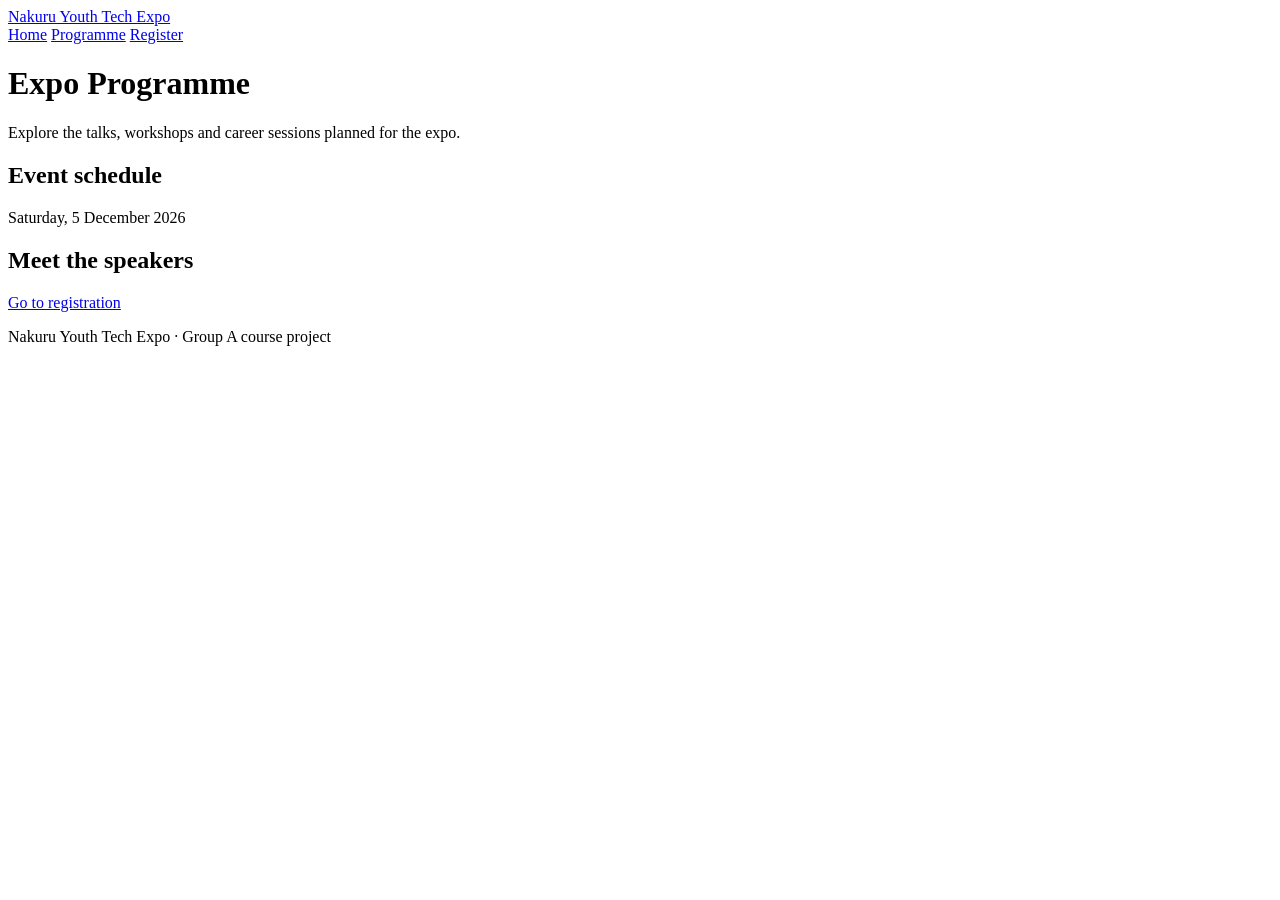
==== programme.html @ 0270a19d "Create initial three-page structure for Nakuru Youth Tech Expo" ====
<!DOCTYPE html>
<html lang="en">
<head>
  <meta charset="UTF-8">
  <meta name="viewport" content="width=device-width, initial-scale=1">
  <title>Programme | Nakuru Youth Tech Expo</title>

  <!-- All three pages share these files. -->
  <link rel="stylesheet" href="css/style.css">
  <script src="js/script.js" defer></script>
</head>
<body>
  <header>
    <a href="index.html">Nakuru Youth Tech Expo</a>

    <!-- aria-current identifies this page in the shared navigation. -->
    <nav aria-label="Main navigation">
      <a href="index.html">Home</a>
      <a href="programme.html" aria-current="page">Programme</a>
      <a href="register.html">Register</a>
    </nav>
  </header>

  <main>
    <h1>Expo Programme</h1>
    <p>Explore the talks, workshops and career sessions planned for the expo.</p>

    <section aria-labelledby="schedule-heading">
      <h2 id="schedule-heading">Event schedule</h2>
      <p><time datetime="2026-12-05">Saturday, 5 December 2026</time></p>

      <!-- Add the programme table here: time, session and venue. -->
    </section>

    <section aria-labelledby="speakers-heading">
      <h2 id="speakers-heading">Meet the speakers</h2>

      <!-- Add at least six speaker cards here. Each needs a photo,
           name and talk topic. We'll lay out the cards with CSS Grid. -->
    </section>

    <p><a href="register.html">Go to registration</a></p>
  </main>

  <footer>
    <p>Nakuru Youth Tech Expo · Group A course project</p>
  </footer>
</body>
</html>
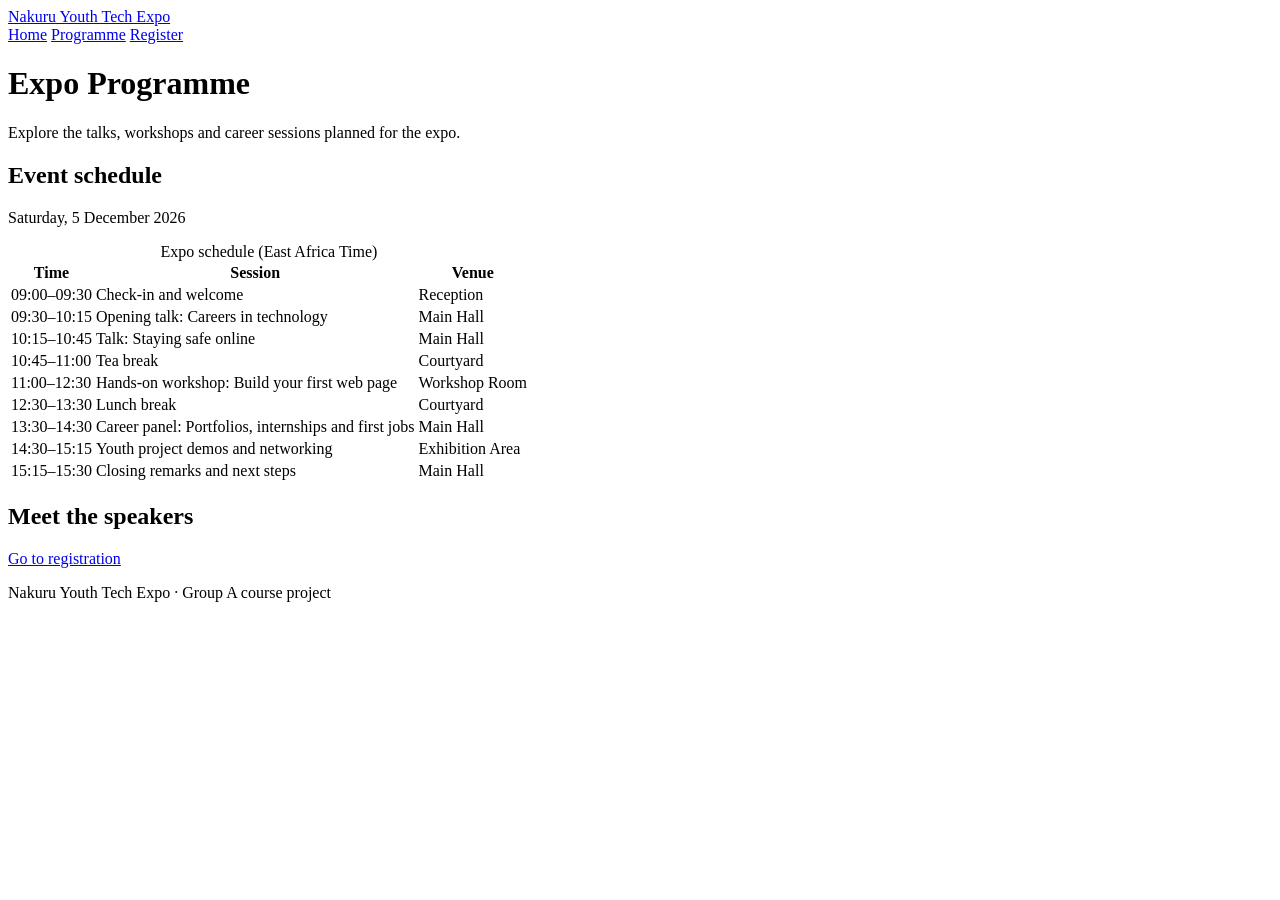
==== commit 3fd7c265: "Add expo programme schedule table" ====
--- a/programme.html
+++ b/programme.html
@@ -29,7 +29,64 @@
       <h2 id="schedule-heading">Event schedule</h2>
       <p><time datetime="2026-12-05">Saturday, 5 December 2026</time></p>
 
-      <!-- Add the programme table here: time, session and venue. -->
+      <!-- Keep sessions in time order, with one row per session or break. -->
+      <table>
+        <caption>Expo schedule (East Africa Time)</caption>
+        <thead>
+          <tr>
+            <th scope="col">Time</th>
+            <th scope="col">Session</th>
+            <th scope="col">Venue</th>
+          </tr>
+        </thead>
+        <tbody>
+          <tr>
+            <td>09:00–09:30</td>
+            <td>Check-in and welcome</td>
+            <td>Reception</td>
+          </tr>
+          <tr>
+            <td>09:30–10:15</td>
+            <td>Opening talk: Careers in technology</td>
+            <td>Main Hall</td>
+          </tr>
+          <tr>
+            <td>10:15–10:45</td>
+            <td>Talk: Staying safe online</td>
+            <td>Main Hall</td>
+          </tr>
+          <tr>
+            <td>10:45–11:00</td>
+            <td>Tea break</td>
+            <td>Courtyard</td>
+          </tr>
+          <tr>
+            <td>11:00–12:30</td>
+            <td>Hands-on workshop: Build your first web page</td>
+            <td>Workshop Room</td>
+          </tr>
+          <tr>
+            <td>12:30–13:30</td>
+            <td>Lunch break</td>
+            <td>Courtyard</td>
+          </tr>
+          <tr>
+            <td>13:30–14:30</td>
+            <td>Career panel: Portfolios, internships and first jobs</td>
+            <td>Main Hall</td>
+          </tr>
+          <tr>
+            <td>14:30–15:15</td>
+            <td>Youth project demos and networking</td>
+            <td>Exhibition Area</td>
+          </tr>
+          <tr>
+            <td>15:15–15:30</td>
+            <td>Closing remarks and next steps</td>
+            <td>Main Hall</td>
+          </tr>
+        </tbody>
+      </table>
     </section>
 
     <section aria-labelledby="speakers-heading">
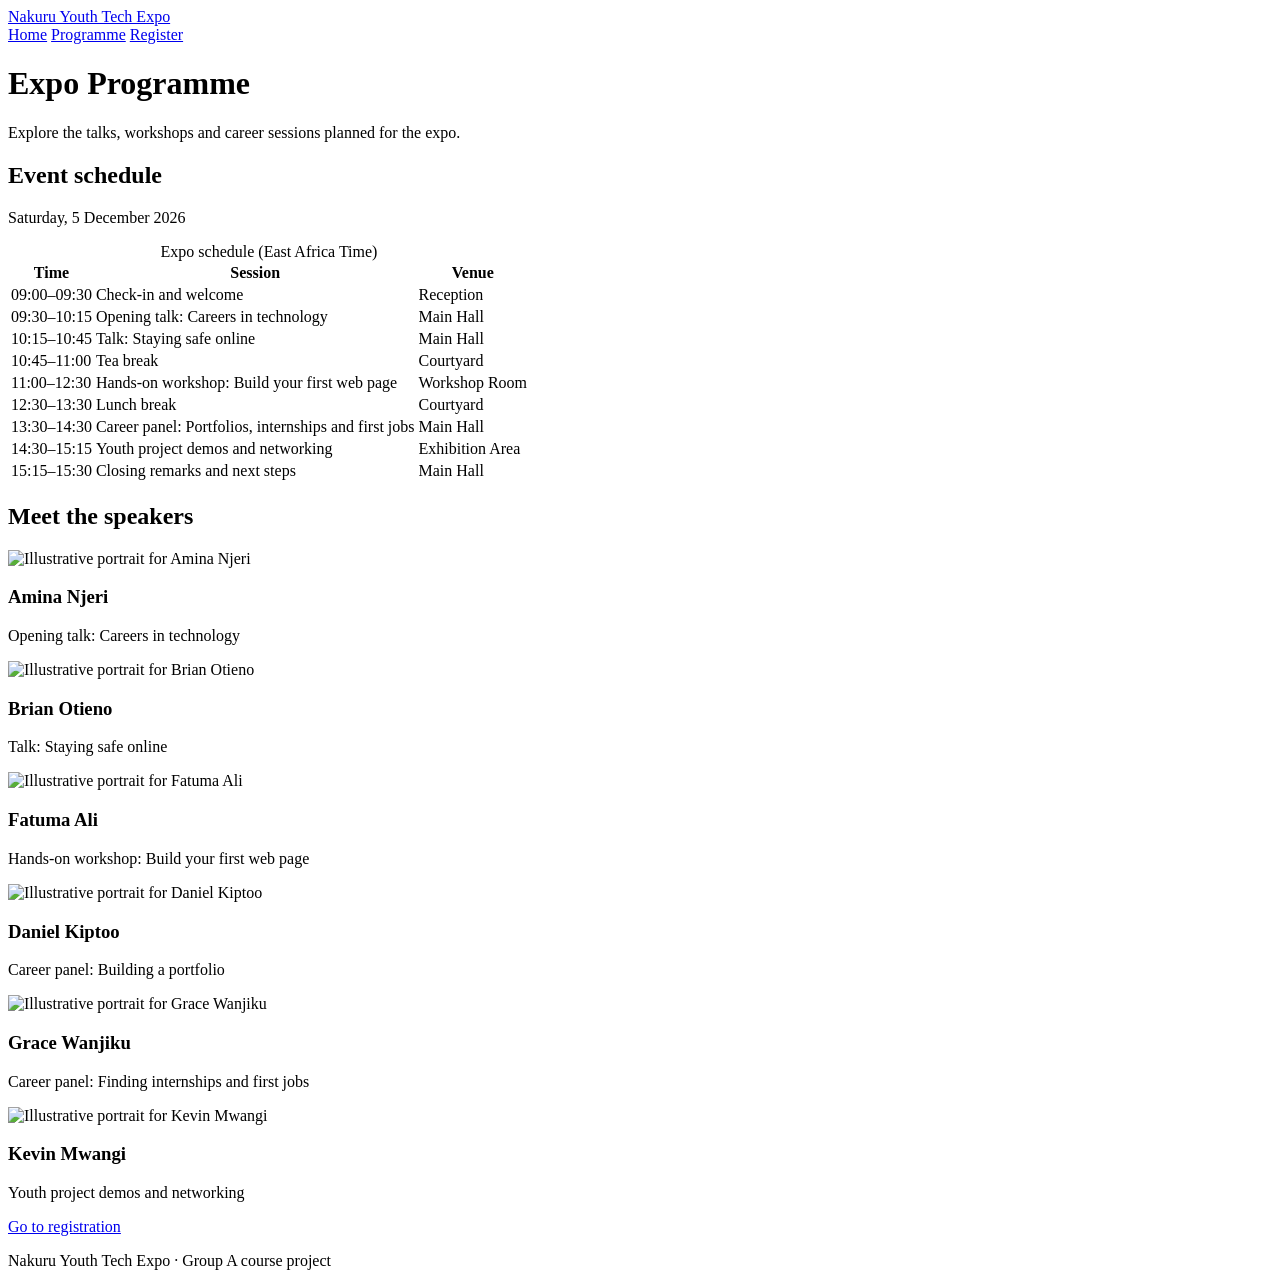
==== commit 10abc634: "Add six expo speaker profiles" ====
--- a/programme.html
+++ b/programme.html
@@ -92,8 +92,45 @@
     <section aria-labelledby="speakers-heading">
       <h2 id="speakers-heading">Meet the speakers</h2>
 
-      <!-- Add at least six speaker cards here. Each needs a photo,
-           name and talk topic. We'll lay out the cards with CSS Grid. -->
+      <!-- Apply CSS Grid to this container so each article becomes a grid item.
+           Each image path must match a file in the images folder. -->
+      <div class="speaker-grid">
+        <article class="speaker-card">
+          <img src="images/amina-njeri.jpg" alt="Illustrative portrait for Amina Njeri" loading="lazy">
+          <h3>Amina Njeri</h3>
+          <p>Opening talk: Careers in technology</p>
+        </article>
+
+        <article class="speaker-card">
+          <img src="images/brian-otieno.jpg" alt="Illustrative portrait for Brian Otieno" loading="lazy">
+          <h3>Brian Otieno</h3>
+          <p>Talk: Staying safe online</p>
+        </article>
+
+        <article class="speaker-card">
+          <img src="images/fatuma-ali.jpg" alt="Illustrative portrait for Fatuma Ali" loading="lazy">
+          <h3>Fatuma Ali</h3>
+          <p>Hands-on workshop: Build your first web page</p>
+        </article>
+
+        <article class="speaker-card">
+          <img src="images/daniel-kiptoo.jpg" alt="Illustrative portrait for Daniel Kiptoo" loading="lazy">
+          <h3>Daniel Kiptoo</h3>
+          <p>Career panel: Building a portfolio</p>
+        </article>
+
+        <article class="speaker-card">
+          <img src="images/grace-wanjiku.jpg" alt="Illustrative portrait for Grace Wanjiku" loading="lazy">
+          <h3>Grace Wanjiku</h3>
+          <p>Career panel: Finding internships and first jobs</p>
+        </article>
+
+        <article class="speaker-card">
+          <img src="images/kevin-mwangi.jpg" alt="Illustrative portrait for Kevin Mwangi" loading="lazy">
+          <h3>Kevin Mwangi</h3>
+          <p>Youth project demos and networking</p>
+        </article>
+      </div>
     </section>
 
     <p><a href="register.html">Go to registration</a></p>
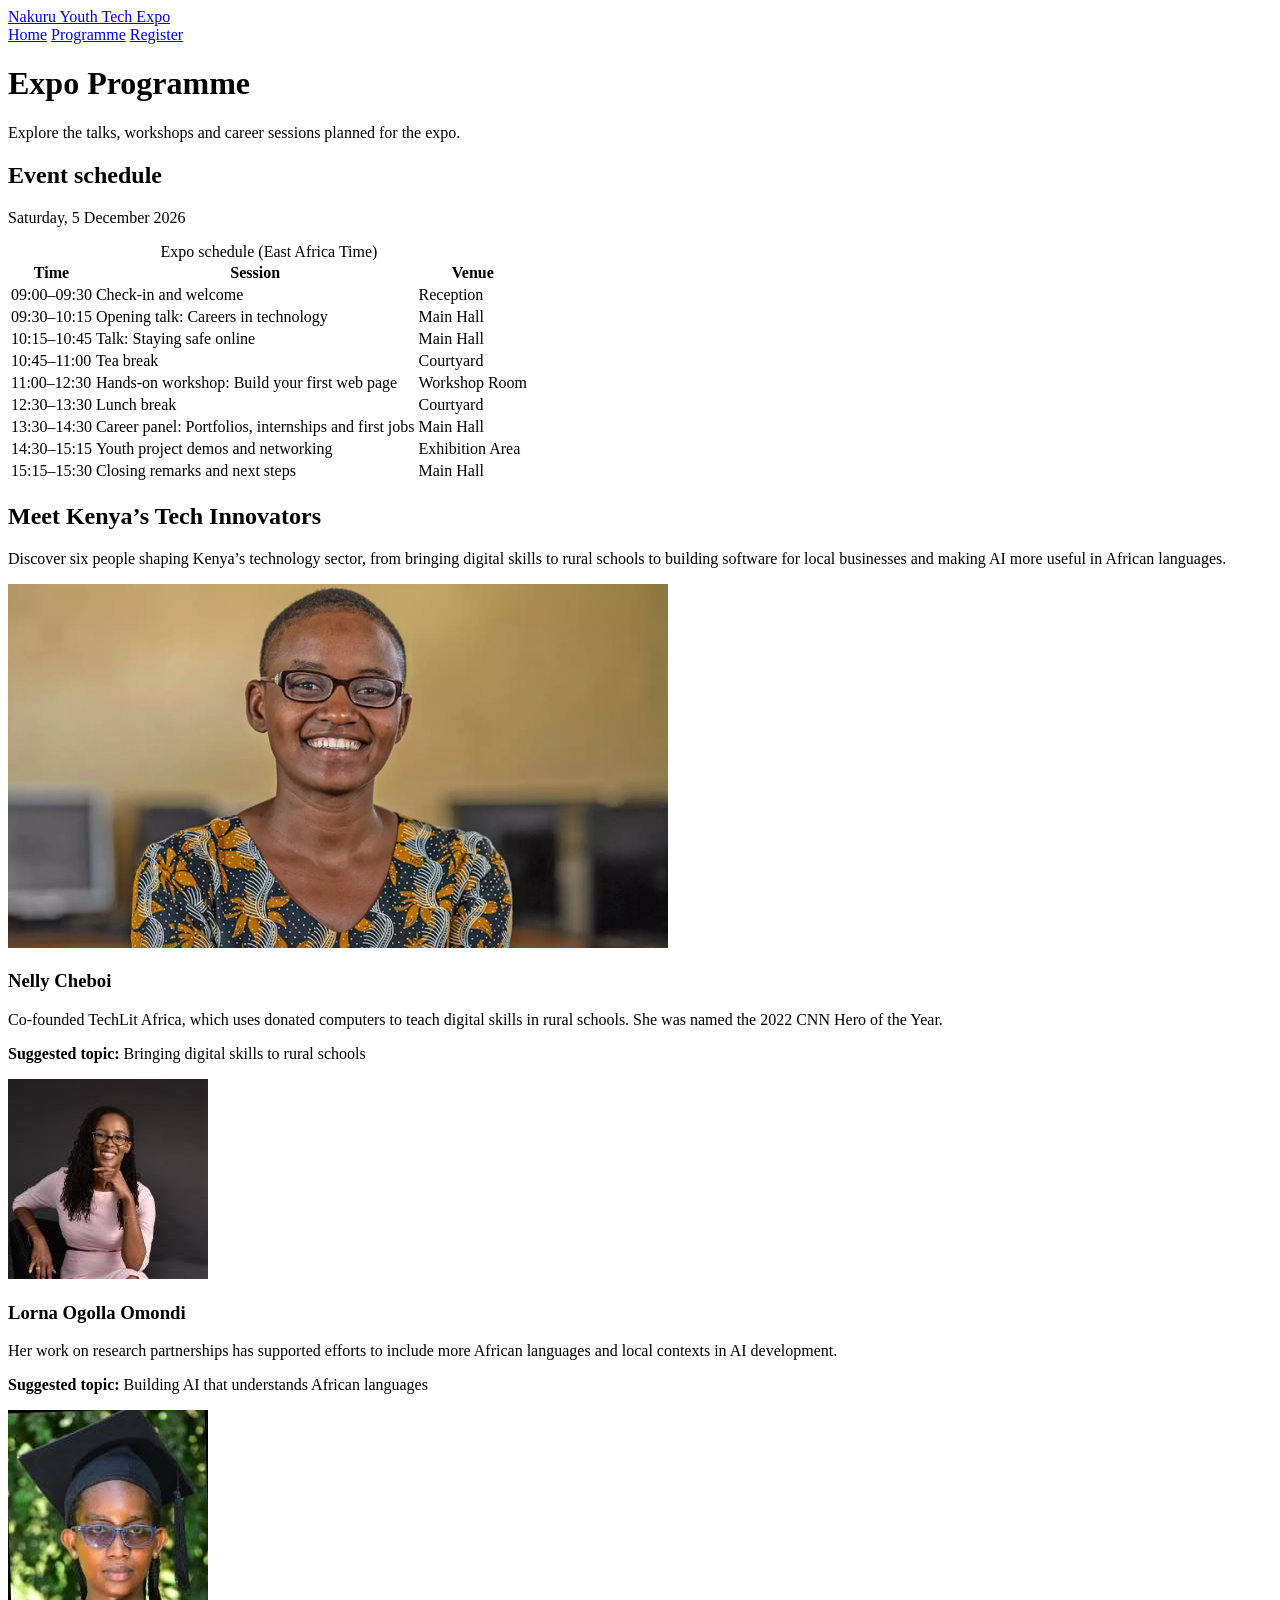
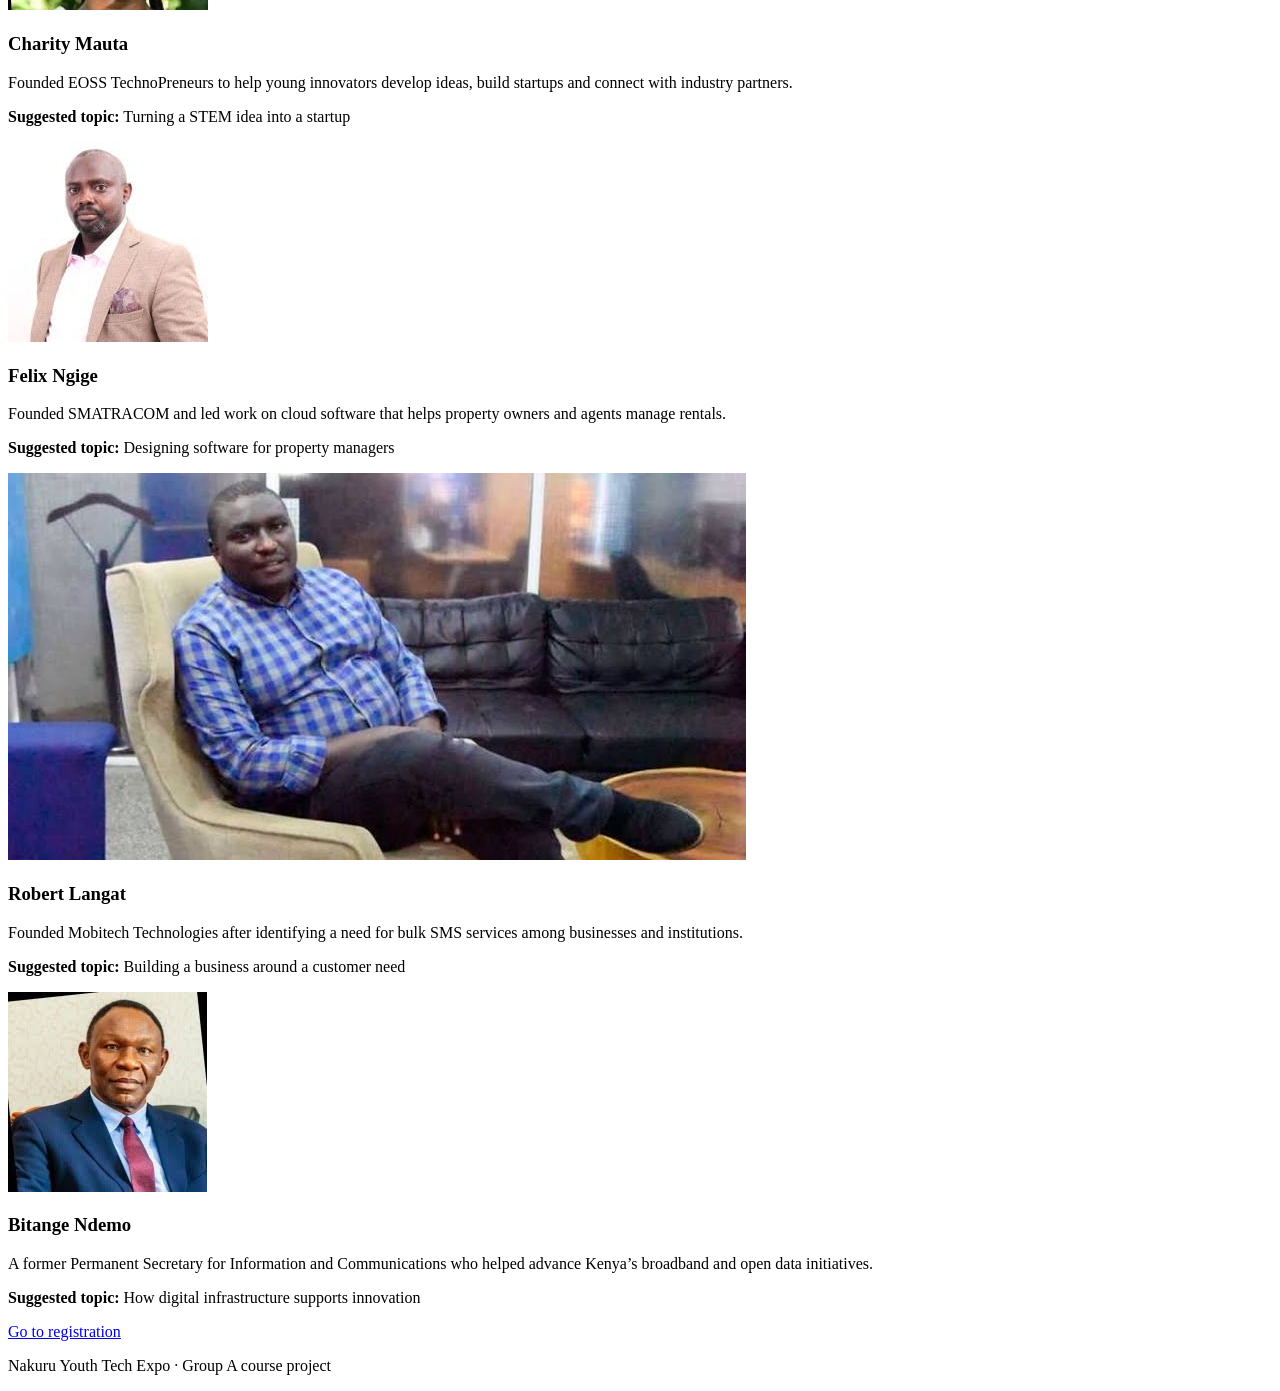
==== commit 23614072: "Add Kenyan technology profiles and portraits" ====
--- a/programme.html
+++ b/programme.html
@@ -89,46 +89,76 @@
       </table>
     </section>
 
-    <section aria-labelledby="speakers-heading">
-      <h2 id="speakers-heading">Meet the speakers</h2>
+    <section aria-labelledby="profiles-heading">
+      <h2 id="profiles-heading">Meet Kenya’s Tech Innovators</h2>
+        <p>
+        Discover six people shaping Kenya’s technology sector, from bringing
+        digital skills to rural schools to building software for local businesses
+        and making AI more useful in African languages.
+        </p>
 
-      <!-- Apply CSS Grid to this container so each article becomes a grid item.
-           Each image path must match a file in the images folder. -->
+      <!-- Keep the grid and card classes for responsive styling.
+           Each image path must match the filename in the images folder. -->
       <div class="speaker-grid">
         <article class="speaker-card">
-          <img src="images/amina-njeri.jpg" alt="Illustrative portrait for Amina Njeri" loading="lazy">
-          <h3>Amina Njeri</h3>
-          <p>Opening talk: Careers in technology</p>
+          <img src="images/nelly-cheboi.png" alt="Portrait of Nelly Cheboi" loading="lazy">
+          <h3>Nelly Cheboi</h3>
+          <p>
+            Co-founded TechLit Africa, which uses donated computers to teach
+            digital skills in rural schools. She was named the 2022 CNN Hero
+            of the Year.
+          </p>
+          <p><strong>Suggested topic:</strong> Bringing digital skills to rural schools</p>
         </article>
 
         <article class="speaker-card">
-          <img src="images/brian-otieno.jpg" alt="Illustrative portrait for Brian Otieno" loading="lazy">
-          <h3>Brian Otieno</h3>
-          <p>Talk: Staying safe online</p>
+          <img src="images/lorna-ogola.jpg" alt="Portrait of Lorna Ogolla Omondi" loading="lazy">
+          <h3>Lorna Ogolla Omondi</h3>
+          <p>
+            Her work on research partnerships has supported efforts to include
+            more African languages and local contexts in AI development.
+          </p>
+          <p><strong>Suggested topic:</strong> Building AI that understands African languages</p>
         </article>
 
         <article class="speaker-card">
-          <img src="images/fatuma-ali.jpg" alt="Illustrative portrait for Fatuma Ali" loading="lazy">
-          <h3>Fatuma Ali</h3>
-          <p>Hands-on workshop: Build your first web page</p>
+          <img src="images/charity-mauta.jpg" alt="Portrait of Charity Mauta" loading="lazy">
+          <h3>Charity Mauta</h3>
+          <p>
+            Founded EOSS TechnoPreneurs to help young innovators develop ideas,
+            build startups and connect with industry partners.
+          </p>
+          <p><strong>Suggested topic:</strong> Turning a STEM idea into a startup</p>
         </article>
 
         <article class="speaker-card">
-          <img src="images/daniel-kiptoo.jpg" alt="Illustrative portrait for Daniel Kiptoo" loading="lazy">
-          <h3>Daniel Kiptoo</h3>
-          <p>Career panel: Building a portfolio</p>
+          <img src="images/felix-ngige.jpg" alt="Portrait of Felix Ngige" loading="lazy">
+          <h3>Felix Ngige</h3>
+          <p>
+            Founded SMATRACOM and led work on cloud software that helps
+            property owners and agents manage rentals.
+          </p>
+          <p><strong>Suggested topic:</strong> Designing software for property managers</p>
         </article>
 
         <article class="speaker-card">
-          <img src="images/grace-wanjiku.jpg" alt="Illustrative portrait for Grace Wanjiku" loading="lazy">
-          <h3>Grace Wanjiku</h3>
-          <p>Career panel: Finding internships and first jobs</p>
+          <img src="images/robert-langat.jpg" alt="Portrait of Robert Langat" loading="lazy">
+          <h3>Robert Langat</h3>
+          <p>
+            Founded Mobitech Technologies after identifying a need for
+            bulk SMS services among businesses and institutions.
+          </p>
+          <p><strong>Suggested topic:</strong> Building a business around a customer need</p>
         </article>
 
         <article class="speaker-card">
-          <img src="images/kevin-mwangi.jpg" alt="Illustrative portrait for Kevin Mwangi" loading="lazy">
-          <h3>Kevin Mwangi</h3>
-          <p>Youth project demos and networking</p>
+          <img src="images/bitange-ndemo.jpg" alt="Portrait of Bitange Ndemo" loading="lazy">
+          <h3>Bitange Ndemo</h3>
+          <p>
+            A former Permanent Secretary for Information and Communications
+            who helped advance Kenya’s broadband and open data initiatives.
+          </p>
+          <p><strong>Suggested topic:</strong> How digital infrastructure supports innovation</p>
         </article>
       </div>
     </section>
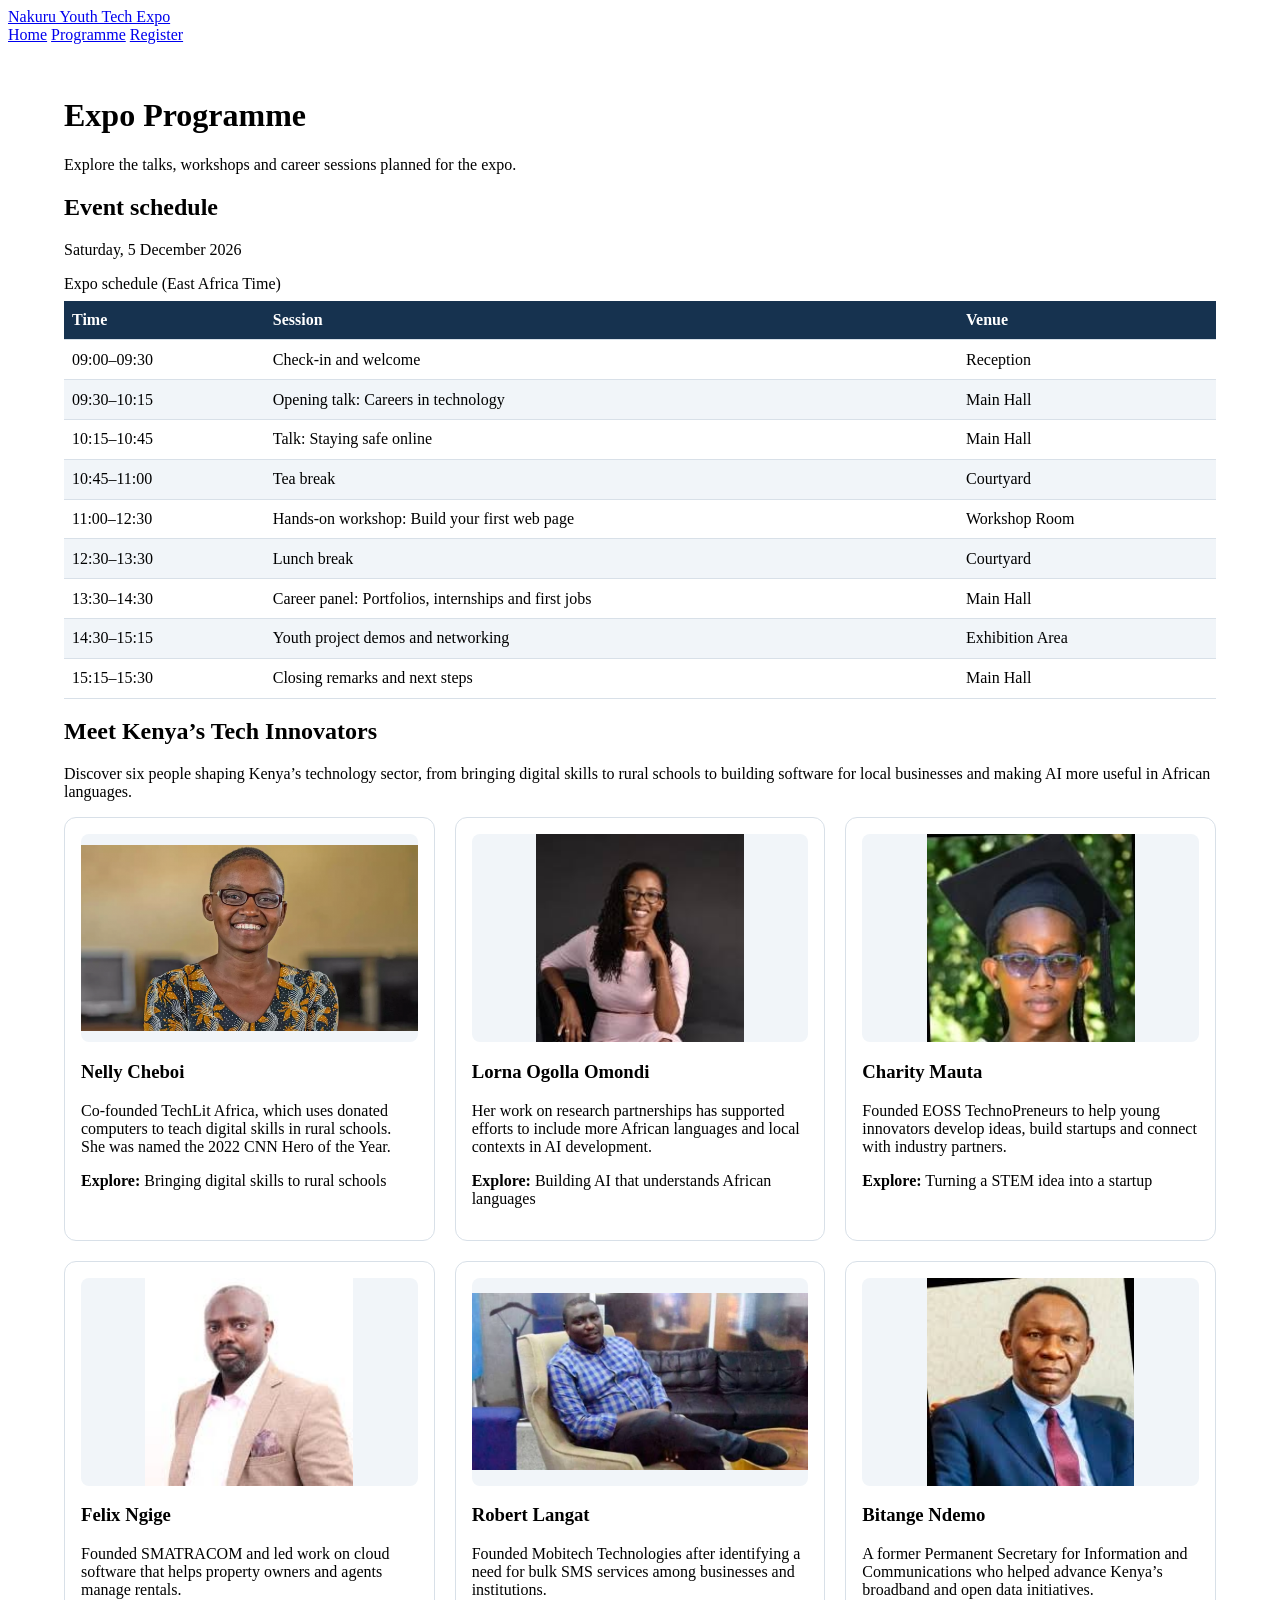
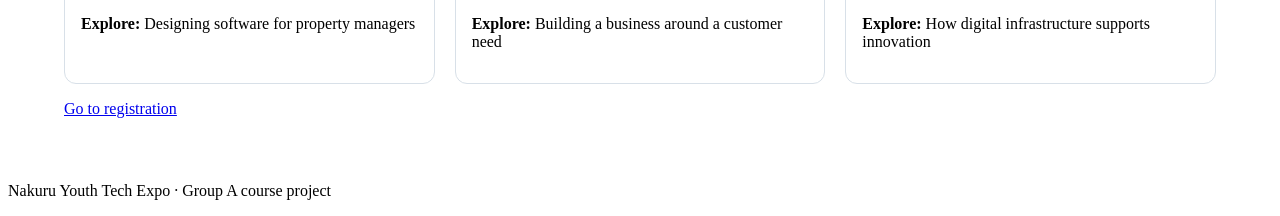
==== commit 5a136886: "Style programme schedule and responsive profile grid" ====
--- a/programme.html
+++ b/programme.html
@@ -30,7 +30,7 @@
       <p><time datetime="2026-12-05">Saturday, 5 December 2026</time></p>
 
       <!-- Keep sessions in time order, with one row per session or break. -->
-      <table>
+      <table class="schedule-table">
         <caption>Expo schedule (East Africa Time)</caption>
         <thead>
           <tr>
@@ -91,14 +91,13 @@
 
     <section aria-labelledby="profiles-heading">
       <h2 id="profiles-heading">Meet Kenya’s Tech Innovators</h2>
-        <p>
+      <p>
         Discover six people shaping Kenya’s technology sector, from bringing
         digital skills to rural schools to building software for local businesses
         and making AI more useful in African languages.
-        </p>
+      </p>
 
-      <!-- Keep the grid and card classes for responsive styling.
-           Each image path must match the filename in the images folder. -->
+      <!-- The grid controls the layout; each card holds one profile. -->
       <div class="speaker-grid">
         <article class="speaker-card">
           <img src="images/nelly-cheboi.png" alt="Portrait of Nelly Cheboi" loading="lazy">
@@ -108,7 +107,7 @@
             digital skills in rural schools. She was named the 2022 CNN Hero
             of the Year.
           </p>
-          <p><strong>Suggested topic:</strong> Bringing digital skills to rural schools</p>
+          <p><strong>Explore:</strong> Bringing digital skills to rural schools</p>
         </article>
 
         <article class="speaker-card">
@@ -118,7 +117,7 @@
             Her work on research partnerships has supported efforts to include
             more African languages and local contexts in AI development.
           </p>
-          <p><strong>Suggested topic:</strong> Building AI that understands African languages</p>
+          <p><strong>Explore:</strong> Building AI that understands African languages</p>
         </article>
 
         <article class="speaker-card">
@@ -128,7 +127,7 @@
             Founded EOSS TechnoPreneurs to help young innovators develop ideas,
             build startups and connect with industry partners.
           </p>
-          <p><strong>Suggested topic:</strong> Turning a STEM idea into a startup</p>
+          <p><strong>Explore:</strong> Turning a STEM idea into a startup</p>
         </article>
 
         <article class="speaker-card">
@@ -138,7 +137,7 @@
             Founded SMATRACOM and led work on cloud software that helps
             property owners and agents manage rentals.
           </p>
-          <p><strong>Suggested topic:</strong> Designing software for property managers</p>
+          <p><strong>Explore:</strong> Designing software for property managers</p>
         </article>
 
         <article class="speaker-card">
@@ -148,7 +147,7 @@
             Founded Mobitech Technologies after identifying a need for
             bulk SMS services among businesses and institutions.
           </p>
-          <p><strong>Suggested topic:</strong> Building a business around a customer need</p>
+          <p><strong>Explore:</strong> Building a business around a customer need</p>
         </article>
 
         <article class="speaker-card">
@@ -158,7 +157,7 @@
             A former Permanent Secretary for Information and Communications
             who helped advance Kenya’s broadband and open data initiatives.
           </p>
-          <p><strong>Suggested topic:</strong> How digital infrastructure supports innovation</p>
+          <p><strong>Explore:</strong> How digital infrastructure supports innovation</p>
         </article>
       </div>
     </section>
--- a/css/style.css
+++ b/css/style.css
@@ -0,0 +1,82 @@
+/* Start with one column so the profiles are easy to read on phones. */
+.speaker-grid {
+  display: grid;
+  gap: 1.25rem;
+}
+
+.speaker-card {
+  min-width: 0;
+  padding: 1rem;
+  border: 1px solid #d8e0e8;
+  border-radius: 0.75rem;
+  background: #fff;
+}
+
+/* Use the same frame for every portrait without stretching the image. */
+.speaker-card img {
+  display: block;
+  width: 100%;
+  aspect-ratio: 4 / 3;
+  object-fit: cover;
+  object-position: center 30%;
+  border-radius: 0.5rem;
+}
+
+/* Add columns when there is enough space for the profile text. */
+@media (min-width: 768px) {
+  .speaker-grid {
+    grid-template-columns: repeat(2, minmax(0, 1fr));
+  }
+}
+
+@media (min-width: 1024px) {
+  .speaker-grid {
+    grid-template-columns: repeat(3, minmax(0, 1fr));
+  }
+}
+
+/* Keep the page readable on wide screens and leave space at the edges. */
+main {
+  width: calc(100% - 2rem);
+  max-width: 72rem;
+  margin-inline: auto;
+  padding-block: 2rem;
+}
+
+/* Fit the whole portrait in a consistent frame without cropping faces. */
+.speaker-card img {
+  width: 100%;
+  height: 13rem;
+  aspect-ratio: auto;
+  object-fit: contain;
+  object-position: center;
+  background-color: #f1f5f9;
+}
+
+/* Give the schedule room to breathe while letting long titles wrap. */
+.schedule-table {
+  width: 100%;
+  border-collapse: collapse;
+}
+
+.schedule-table caption {
+  padding-bottom: 0.5rem;
+  text-align: left;
+}
+
+.schedule-table th,
+.schedule-table td {
+  padding: 0.65rem 0.5rem;
+  border-bottom: 1px solid #d8e0e8;
+  text-align: left;
+  vertical-align: top;
+}
+
+.schedule-table thead {
+  background-color: #16324f;
+  color: #fff;
+}
+
+.schedule-table tbody tr:nth-child(even) {
+  background-color: #f1f5f9;
+}
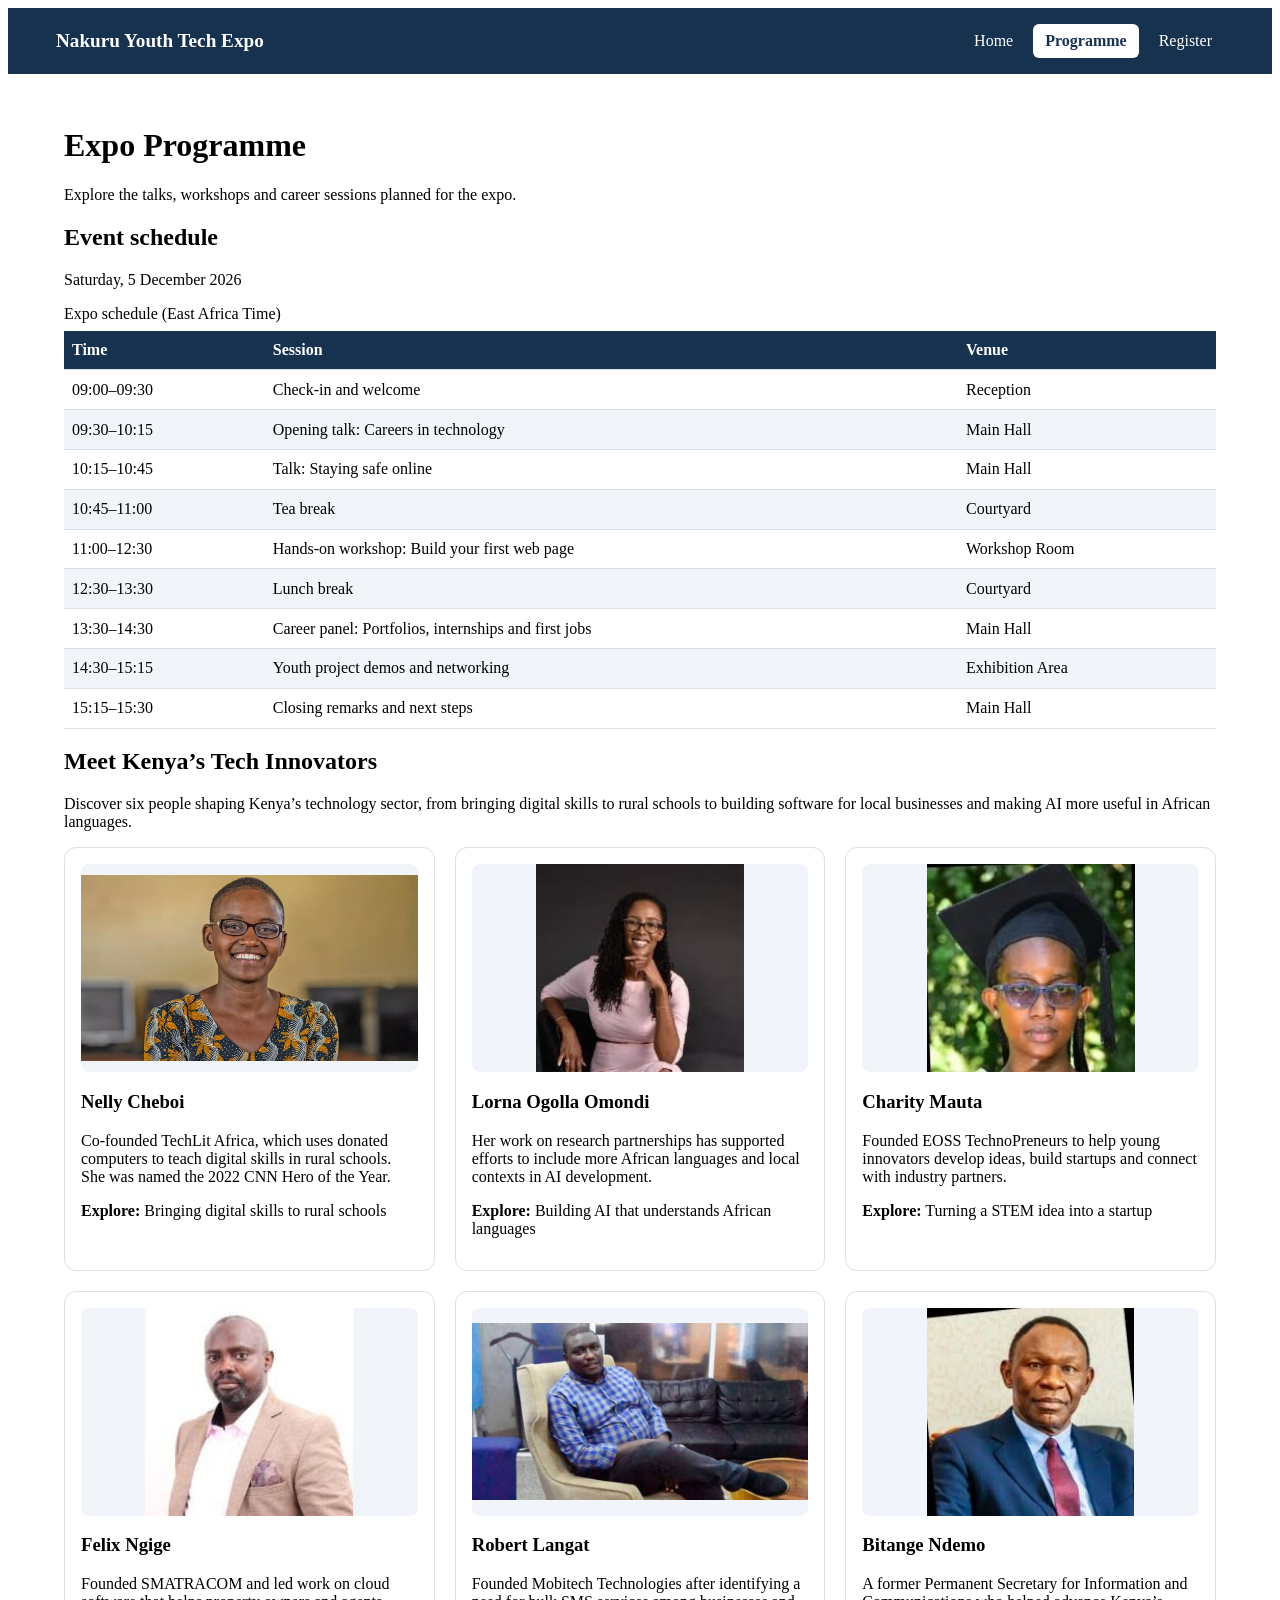
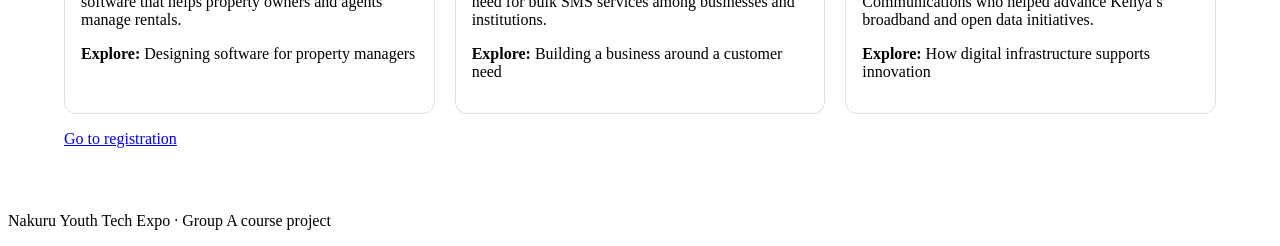
==== commit ad5d4c5e: "Add mobile navigation toggle" ====
--- a/programme.html
+++ b/programme.html
@@ -10,16 +10,27 @@
   <script src="js/script.js" defer></script>
 </head>
 <body>
+
   <header>
     <a href="index.html">Nakuru Youth Tech Expo</a>
 
-    <!-- aria-current identifies this page in the shared navigation. -->
-    <nav aria-label="Main navigation">
-      <a href="index.html">Home</a>
-      <a href="programme.html" aria-current="page">Programme</a>
-      <a href="register.html">Register</a>
+    <!-- JavaScript reveals the Menu button on small screens. -->
+    <button
+        class="menu-toggle"
+        type="button"
+        aria-controls="main-nav"
+        aria-expanded="false"
+        hidden
+    >
+        Menu
+    </button>
+
+    <nav id="main-nav" aria-label="Main navigation">
+        <a href="index.html">Home</a>
+        <a href="programme.html" aria-current="page">Programme</a>
+        <a href="register.html">Register</a>
     </nav>
-  </header>
+    </header>
 
   <main>
     <h1>Expo Programme</h1>
--- a/css/style.css
+++ b/css/style.css
@@ -79,4 +79,136 @@
 
 .schedule-table tbody tr:nth-child(even) {
   background-color: #f1f5f9;
+}
+
+/* Keep the form compact on desktop and let it fill the space on phones. */
+.registration-form {
+  box-sizing: border-box;
+  max-width: 36rem;
+  padding: 1.25rem;
+  border: 1px solid #d8e0e8;
+  border-radius: 0.75rem;
+  background-color: #f1f5f9;
+}
+
+.registration-form p {
+  margin: 0 0 1rem;
+}
+
+.registration-form label {
+  display: block;
+  margin-bottom: 0.35rem;
+  font-weight: 600;
+}
+
+.registration-form input,
+.registration-form select {
+  box-sizing: border-box;
+  width: 100%;
+  min-height: 44px;
+  padding: 0.6rem;
+  border: 1px solid #718096;
+  border-radius: 0.4rem;
+  background-color: #fff;
+  color: #16324f;
+  font: inherit;
+}
+
+.registration-form button {
+  min-height: 44px;
+  padding: 0.65rem 1rem;
+  border: 0;
+  border-radius: 0.4rem;
+  background-color: #16324f;
+  color: #fff;
+  font: inherit;
+  cursor: pointer;
+}
+
+.registration-form button:hover {
+  background-color: #244b70;
+}
+
+/* Make the active control easy to spot when navigating with Tab. */
+.registration-form :focus-visible {
+  outline: 3px solid #2164a8;
+  outline-offset: 3px;
+}
+
+/* Shared header: stack the brand and navigation on small screens. */
+body > header {
+  display: flex;
+  flex-direction: column;
+  align-items: flex-start;
+  gap: 0.75rem;
+  padding: 1rem clamp(1rem, 4vw, 3rem);
+  background-color: #16324f;
+  color: #fff;
+}
+
+body > header > a {
+  color: inherit;
+  font-size: 1.2rem;
+  font-weight: 700;
+  text-decoration: none;
+}
+
+/* Let the links wrap if the screen is too narrow for one row. */
+body > header nav {
+  display: flex;
+  flex-wrap: wrap;
+  gap: 0.25rem 0.5rem;
+}
+
+body > header nav a {
+  display: block;
+  padding: 0.5rem 0.75rem;
+  border-radius: 0.375rem;
+  color: inherit;
+  text-decoration: none;
+}
+
+body > header nav a:hover {
+  background-color: #284b6b;
+}
+
+/* Each page already marks its own link with aria-current="page". */
+body > header nav a[aria-current="page"] {
+  background-color: #fff;
+  color: #16324f;
+  font-weight: 700;
+}
+
+body > header a:focus-visible {
+  outline: 3px solid #ffd166;
+  outline-offset: 3px;
+}
+
+/* On wider screens, place the brand and links on the same row. */
+@media (min-width: 768px) {
+  body > header {
+    flex-direction: row;
+    align-items: center;
+    justify-content: space-between;
+  }
+}
+
+.menu-toggle {
+  padding: 0.5rem 0.75rem;
+  border: 1px solid currentColor;
+  border-radius: 0.375rem;
+  background: transparent;
+  color: inherit;
+  font: inherit;
+  cursor: pointer;
+}
+
+.menu-toggle:focus-visible {
+  outline: 3px solid #ffd166;
+  outline-offset: 3px;
+}
+
+/* The existing display: flex rule would otherwise override hidden. */
+body > header nav[hidden] {
+  display: none;
 }
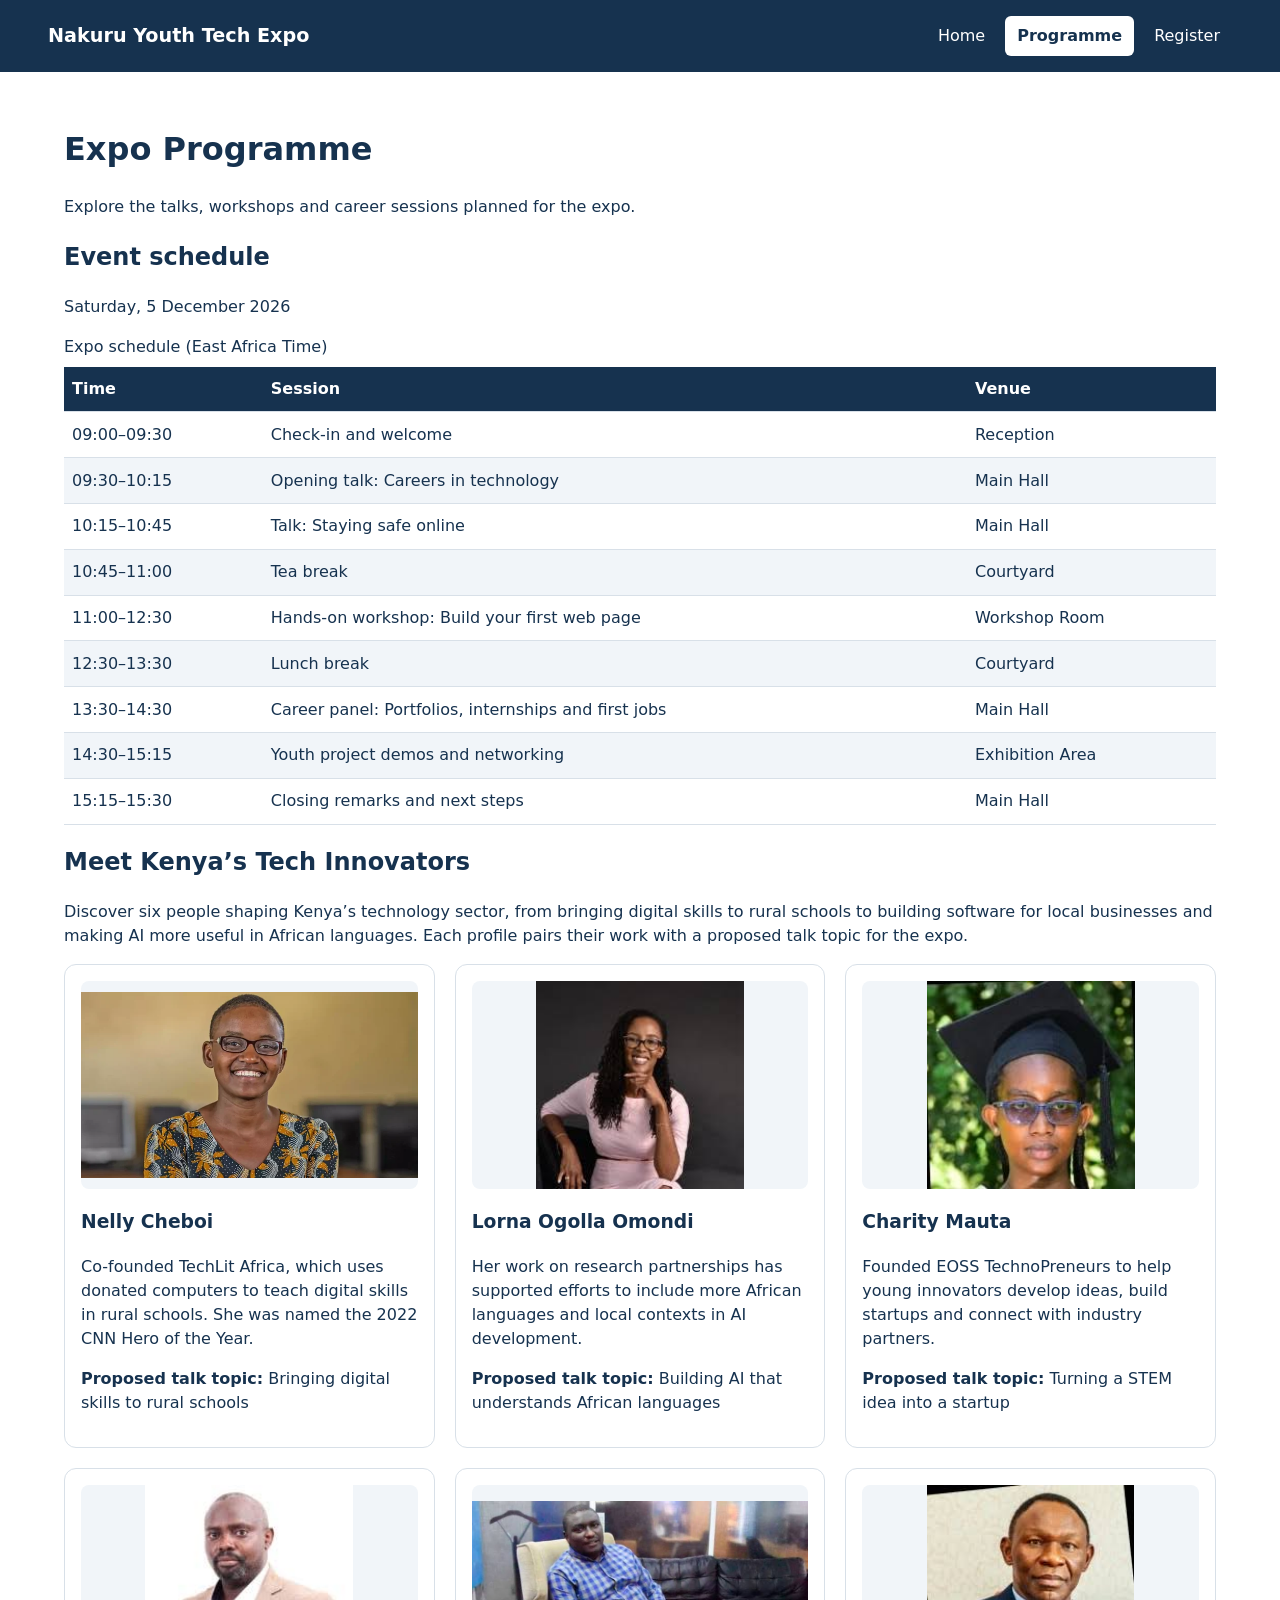
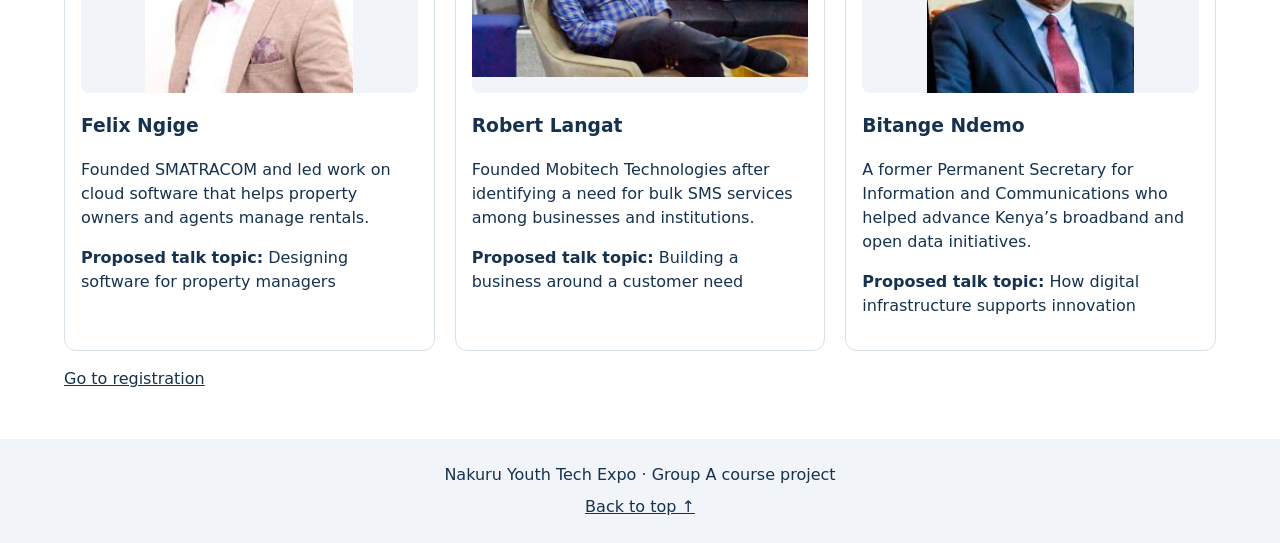
==== commit 3abed0cd: "Polish Expo accessibility and document classroom setup" ====
--- a/programme.html
+++ b/programme.html
@@ -10,6 +10,7 @@
   <script src="js/script.js" defer></script>
 </head>
 <body>
+  <a class="skip-link" href="#main-content">Skip to main content</a>
 
   <header>
     <a href="index.html">Nakuru Youth Tech Expo</a>
@@ -32,7 +33,7 @@
     </nav>
     </header>
 
-  <main>
+  <main id="main-content" tabindex="-1">
     <h1>Expo Programme</h1>
     <p>Explore the talks, workshops and career sessions planned for the expo.</p>
 
@@ -105,20 +106,21 @@
       <p>
         Discover six people shaping Kenya’s technology sector, from bringing
         digital skills to rural schools to building software for local businesses
-        and making AI more useful in African languages.
+        and making AI more useful in African languages. Each profile pairs their work
+        with a proposed talk topic for the expo.
       </p>
 
       <!-- The grid controls the layout; each card holds one profile. -->
       <div class="speaker-grid">
         <article class="speaker-card">
-          <img src="images/nelly-cheboi.png" alt="Portrait of Nelly Cheboi" loading="lazy">
+          <img src="images/nelly-cheboi.webp" alt="Portrait of Nelly Cheboi" loading="lazy">
           <h3>Nelly Cheboi</h3>
           <p>
             Co-founded TechLit Africa, which uses donated computers to teach
             digital skills in rural schools. She was named the 2022 CNN Hero
             of the Year.
           </p>
-          <p><strong>Explore:</strong> Bringing digital skills to rural schools</p>
+          <p><strong>Proposed talk topic:</strong> Bringing digital skills to rural schools</p>
         </article>
 
         <article class="speaker-card">
@@ -128,7 +130,7 @@
             Her work on research partnerships has supported efforts to include
             more African languages and local contexts in AI development.
           </p>
-          <p><strong>Explore:</strong> Building AI that understands African languages</p>
+          <p><strong>Proposed talk topic:</strong> Building AI that understands African languages</p>
         </article>
 
         <article class="speaker-card">
@@ -138,7 +140,7 @@
             Founded EOSS TechnoPreneurs to help young innovators develop ideas,
             build startups and connect with industry partners.
           </p>
-          <p><strong>Explore:</strong> Turning a STEM idea into a startup</p>
+          <p><strong>Proposed talk topic:</strong> Turning a STEM idea into a startup</p>
         </article>
 
         <article class="speaker-card">
@@ -148,7 +150,7 @@
             Founded SMATRACOM and led work on cloud software that helps
             property owners and agents manage rentals.
           </p>
-          <p><strong>Explore:</strong> Designing software for property managers</p>
+          <p><strong>Proposed talk topic:</strong> Designing software for property managers</p>
         </article>
 
         <article class="speaker-card">
@@ -158,7 +160,7 @@
             Founded Mobitech Technologies after identifying a need for
             bulk SMS services among businesses and institutions.
           </p>
-          <p><strong>Explore:</strong> Building a business around a customer need</p>
+          <p><strong>Proposed talk topic:</strong> Building a business around a customer need</p>
         </article>
 
         <article class="speaker-card">
@@ -168,7 +170,7 @@
             A former Permanent Secretary for Information and Communications
             who helped advance Kenya’s broadband and open data initiatives.
           </p>
-          <p><strong>Explore:</strong> How digital infrastructure supports innovation</p>
+          <p><strong>Proposed talk topic:</strong> How digital infrastructure supports innovation</p>
         </article>
       </div>
     </section>
@@ -178,6 +180,7 @@
 
   <footer>
     <p>Nakuru Youth Tech Expo · Group A course project</p>
+    <p><a href="#main-content">Back to top ↑</a></p>
   </footer>
 </body>
 </html>
--- a/css/style.css
+++ b/css/style.css
@@ -1,59 +1,187 @@
-/* Start with one column so the profiles are easy to read on phones. */
-.speaker-grid {
-  display: grid;
-  gap: 1.25rem;
-}
-
-.speaker-card {
-  min-width: 0;
-  padding: 1rem;
-  border: 1px solid #d8e0e8;
-  border-radius: 0.75rem;
-  background: #fff;
-}
-
-/* Use the same frame for every portrait without stretching the image. */
-.speaker-card img {
-  display: block;
-  width: 100%;
-  aspect-ratio: 4 / 3;
-  object-fit: cover;
-  object-position: center 30%;
-  border-radius: 0.5rem;
-}
-
-/* Add columns when there is enough space for the profile text. */
-@media (min-width: 768px) {
-  .speaker-grid {
-    grid-template-columns: repeat(2, minmax(0, 1fr));
-  }
-}
-
-@media (min-width: 1024px) {
-  .speaker-grid {
-    grid-template-columns: repeat(3, minmax(0, 1fr));
-  }
-}
-
-/* Keep the page readable on wide screens and leave space at the edges. */
-main {
+/* Shared colours and typography for all three pages. */
+:root {
+  --color-ink: #16324f;
+  --color-surface: #fff;
+  --color-muted-surface: #f1f5f9;
+  --color-border: #d8e0e8;
+  --color-control-border: #718096;
+  --color-hover: #284b6b;
+  --color-focus: #2164a8;
+  --color-header-focus: #ffd166;
+  --font-body: system-ui, sans-serif;
+}
+
+/* Leave room for the sticky header when jumping to a heading. */
+html {
+  scroll-padding-top: 9rem;
+}
+
+body {
+  margin: 0;
+  min-height: 100vh;
+  display: flex;
+  flex-direction: column;
+  background-color: var(--color-surface);
+  color: var(--color-ink);
+  font-family: var(--font-body);
+  line-height: 1.5;
+}
+
+/* Main fills spare space on short pages and grows on long pages. */
+body > main {
+  flex: 1 0 auto;
   width: calc(100% - 2rem);
   max-width: 72rem;
   margin-inline: auto;
   padding-block: 2rem;
 }
 
-/* Fit the whole portrait in a consistent frame without cropping faces. */
+body > footer {
+  padding: 1rem;
+  background-color: var(--color-muted-surface);
+  text-align: center;
+}
+
+body > footer p {
+  margin: 0;
+}
+
+main a {
+  color: var(--color-ink);
+}
+
+main a:hover {
+  color: var(--color-hover);
+  text-decoration-thickness: 2px;
+}
+
+/* Show a visible outline when navigating with the keyboard. */
+a:focus-visible,
+button:focus-visible,
+input:focus-visible,
+select:focus-visible,
+summary:focus-visible {
+  outline: 3px solid var(--color-focus);
+  outline-offset: 3px;
+}
+
+/* Shared header: stack the brand and menu on small screens. */
+body > header {
+  position: sticky;
+  top: 0;
+  z-index: 10;
+  display: flex;
+  flex-direction: column;
+  align-items: flex-start;
+  gap: 0.75rem;
+  padding: 1rem clamp(1rem, 4vw, 3rem);
+  background-color: var(--color-ink);
+  color: var(--color-surface);
+}
+
+body > header > a {
+  color: inherit;
+  font-size: 1.2rem;
+  font-weight: 700;
+  text-decoration: none;
+}
+
+body > header > a:hover {
+  text-decoration: underline;
+}
+
+body > header nav {
+  display: flex;
+  flex-wrap: wrap;
+  gap: 0.25rem 0.5rem;
+}
+
+/* The flex rule would otherwise override the hidden attribute. */
+body > header nav[hidden] {
+  display: none;
+}
+
+body > header nav a {
+  display: block;
+  padding: 0.5rem 0.75rem;
+  border-radius: 0.375rem;
+  color: inherit;
+  text-decoration: none;
+}
+
+body > header nav a:hover {
+  background-color: var(--color-hover);
+  text-decoration: underline;
+}
+
+body > header nav a[aria-current="page"] {
+  background-color: var(--color-surface);
+  color: var(--color-ink);
+  font-weight: 700;
+}
+
+body > header :is(a, button):focus-visible {
+  outline-color: var(--color-header-focus);
+}
+
+.menu-toggle {
+  min-height: 44px;
+  padding: 0.5rem 0.75rem;
+  border: 1px solid currentColor;
+  border-radius: 0.375rem;
+  background-color: transparent;
+  color: inherit;
+  font: inherit;
+  cursor: pointer;
+}
+
+.menu-toggle:hover {
+  background-color: var(--color-hover);
+}
+
+/* Style the countdown only after JavaScript reveals it. */
+#expo-countdown:not([hidden]) {
+  width: fit-content;
+  box-sizing: border-box;
+  max-width: 100%;
+  margin: 1rem 0 1.5rem;
+  padding: 0.75rem 1rem;
+  border-radius: 0.5rem;
+  background-color: var(--color-ink);
+  color: var(--color-surface);
+  font-size: clamp(1rem, 2vw, 1.25rem);
+  font-weight: 700;
+
+  /* Equal-width digits reduce movement as the seconds change. */
+  font-variant-numeric: tabular-nums;
+}
+
+/* Programme: one column on phones, with more columns at wider widths. */
+.speaker-grid {
+  display: grid;
+  grid-template-columns: minmax(0, 1fr);
+  gap: 1.25rem;
+}
+
+.speaker-card {
+  min-width: 0;
+  padding: 1rem;
+  border: 1px solid var(--color-border);
+  border-radius: 0.75rem;
+  background-color: var(--color-surface);
+}
+
+/* Fit the whole portrait into a consistent frame without cropping faces. */
 .speaker-card img {
+  display: block;
   width: 100%;
   height: 13rem;
-  aspect-ratio: auto;
   object-fit: contain;
   object-position: center;
-  background-color: #f1f5f9;
-}
-
-/* Give the schedule room to breathe while letting long titles wrap. */
+  border-radius: 0.5rem;
+  background-color: var(--color-muted-surface);
+}
+
 .schedule-table {
   width: 100%;
   border-collapse: collapse;
@@ -67,28 +195,28 @@
 .schedule-table th,
 .schedule-table td {
   padding: 0.65rem 0.5rem;
-  border-bottom: 1px solid #d8e0e8;
+  border-bottom: 1px solid var(--color-border);
   text-align: left;
   vertical-align: top;
 }
 
 .schedule-table thead {
-  background-color: #16324f;
-  color: #fff;
+  background-color: var(--color-ink);
+  color: var(--color-surface);
 }
 
 .schedule-table tbody tr:nth-child(even) {
-  background-color: #f1f5f9;
-}
-
-/* Keep the form compact on desktop and let it fill the space on phones. */
+  background-color: var(--color-muted-surface);
+}
+
+/* Register: keep the form compact and the controls easy to tap. */
 .registration-form {
   box-sizing: border-box;
   max-width: 36rem;
   padding: 1.25rem;
-  border: 1px solid #d8e0e8;
+  border: 1px solid var(--color-border);
   border-radius: 0.75rem;
-  background-color: #f1f5f9;
+  background-color: var(--color-muted-surface);
 }
 
 .registration-form p {
@@ -107,10 +235,10 @@
   width: 100%;
   min-height: 44px;
   padding: 0.6rem;
-  border: 1px solid #718096;
+  border: 1px solid var(--color-control-border);
   border-radius: 0.4rem;
-  background-color: #fff;
-  color: #16324f;
+  background-color: var(--color-surface);
+  color: var(--color-ink);
   font: inherit;
 }
 
@@ -119,96 +247,194 @@
   padding: 0.65rem 1rem;
   border: 0;
   border-radius: 0.4rem;
-  background-color: #16324f;
-  color: #fff;
+  background-color: var(--color-ink);
+  color: var(--color-surface);
   font: inherit;
   cursor: pointer;
 }
 
 .registration-form button:hover {
-  background-color: #244b70;
-}
-
-/* Make the active control easy to spot when navigating with Tab. */
-.registration-form :focus-visible {
-  outline: 3px solid #2164a8;
-  outline-offset: 3px;
-}
-
-/* Shared header: stack the brand and navigation on small screens. */
-body > header {
-  display: flex;
-  flex-direction: column;
-  align-items: flex-start;
-  gap: 0.75rem;
-  padding: 1rem clamp(1rem, 4vw, 3rem);
-  background-color: #16324f;
-  color: #fff;
-}
-
-body > header > a {
-  color: inherit;
-  font-size: 1.2rem;
+  background-color: var(--color-hover);
+}
+
+/* Keep the native disclosure marker so each FAQ looks expandable. */
+.expo-faq {
+  max-width: 42rem;
+  margin-block: 2rem;
+}
+
+.expo-faq details {
+  margin-block: 0.5rem;
+  padding: 0.75rem 1rem;
+  border: 1px solid var(--color-border);
+  border-radius: 0.5rem;
+  background-color: var(--color-muted-surface);
+}
+
+.expo-faq summary {
   font-weight: 700;
-  text-decoration: none;
-}
-
-/* Let the links wrap if the screen is too narrow for one row. */
-body > header nav {
-  display: flex;
-  flex-wrap: wrap;
-  gap: 0.25rem 0.5rem;
-}
-
-body > header nav a {
-  display: block;
-  padding: 0.5rem 0.75rem;
-  border-radius: 0.375rem;
-  color: inherit;
-  text-decoration: none;
-}
-
-body > header nav a:hover {
-  background-color: #284b6b;
-}
-
-/* Each page already marks its own link with aria-current="page". */
-body > header nav a[aria-current="page"] {
-  background-color: #fff;
-  color: #16324f;
-  font-weight: 700;
-}
-
-body > header a:focus-visible {
-  outline: 3px solid #ffd166;
-  outline-offset: 3px;
-}
-
-/* On wider screens, place the brand and links on the same row. */
+  cursor: pointer;
+}
+
+.expo-faq summary:hover {
+  text-decoration: underline;
+}
+
+.expo-faq details p {
+  margin: 0.75rem 0 0;
+}
+
+/* Tablet: put the brand and navigation on one row. */
 @media (min-width: 768px) {
+  html {
+    scroll-padding-top: 6rem;
+  }
+
   body > header {
     flex-direction: row;
     align-items: center;
     justify-content: space-between;
   }
-}
-
-.menu-toggle {
-  padding: 0.5rem 0.75rem;
-  border: 1px solid currentColor;
-  border-radius: 0.375rem;
-  background: transparent;
-  color: inherit;
-  font: inherit;
-  cursor: pointer;
-}
-
-.menu-toggle:focus-visible {
-  outline: 3px solid #ffd166;
-  outline-offset: 3px;
-}
-
-/* The existing display: flex rule would otherwise override hidden. */
-body > header nav[hidden] {
-  display: none;
-}+
+  .speaker-grid {
+    grid-template-columns: repeat(2, minmax(0, 1fr));
+  }
+}
+
+/* Desktop: use three profile columns and give the footer more room. */
+@media (min-width: 1024px) {
+  .speaker-grid {
+    grid-template-columns: repeat(3, minmax(0, 1fr));
+  }
+
+  body > footer {
+    padding: 1.5rem 2rem;
+  }
+}
+
+/* Keep the registration layout narrower than Programme. */
+body > main:has(> .register-layout) {
+  max-width: 64rem;
+}
+
+.home-highlights {
+  margin-block-start: 1.5rem;
+  padding: clamp(1rem, 3vw, 1.75rem);
+  border: 1px solid var(--color-border);
+  border-radius: 0.75rem;
+  background-color: var(--color-muted-surface);
+}
+
+.home-highlights h2 {
+  margin-block-start: 0;
+}
+
+.home-highlights ul {
+  margin-block-end: 0;
+  padding-inline-start: 1.25rem;
+}
+
+.home-highlights li + li {
+  margin-block-start: 0.5rem;
+}
+
+/* On desktop, put registration help beside the form. */
+@media (min-width: 1024px) {
+  .register-layout {
+    display: grid;
+    grid-template-columns: minmax(0, 3fr) minmax(0, 2fr);
+    gap: clamp(1.5rem, 4vw, 3rem);
+    align-content: start;
+    align-items: start;
+  }
+
+  .register-layout h2 {
+    margin-block-start: 0;
+  }
+
+  .register-help .expo-faq {
+    margin-block-start: 0;
+  }
+
+  .register-layout .registration-form {
+    max-width: none;
+  }
+}
+
+.home-hero {
+  display: grid;
+  gap: 1.5rem;
+  align-items: center;
+  padding: clamp(1rem, 3vw, 2.5rem);
+  border: 1px solid var(--color-border);
+  border-radius: 0.75rem;
+  background-color: var(--color-muted-surface);
+}
+
+.home-hero h1 {
+  margin-block: 0 1rem;
+  font-size: clamp(1.8rem, 4vw, 3rem);
+  line-height: 1.15;
+}
+
+.home-hero-image {
+  display: block;
+  width: 100%;
+  height: auto;
+  border-radius: 0.5rem;
+}
+
+.home-actions {
+  display: flex;
+  flex-wrap: wrap;
+  align-items: center;
+  gap: 0.75rem 1.25rem;
+}
+
+.home-actions .home-primary-link {
+  padding: 0.65rem 1rem;
+  border-radius: 0.4rem;
+  background-color: var(--color-ink);
+  color: var(--color-surface);
+  font-weight: 700;
+  text-decoration: none;
+}
+
+.home-actions .home-primary-link:hover {
+  background-color: var(--color-hover);
+  text-decoration: underline;
+}
+
+@media (min-width: 1024px) {
+  .home-hero {
+    grid-template-columns: minmax(0, 1fr) minmax(0, 1fr);
+    gap: 2rem;
+  }
+}
+/* Reveal the skip link on keyboard focus, above the sticky header. */
+.skip-link {
+  position: fixed;
+  top: 0.75rem;
+  left: 0.75rem;
+  z-index: 20;
+  padding: 0.65rem 1rem;
+  border-radius: 0.4rem;
+  background-color: var(--color-surface);
+  color: var(--color-ink);
+  transform: translateY(calc(-100% - 1rem));
+}
+
+.skip-link:focus {
+  transform: none;
+}
+
+body > footer a {
+  display: inline-block;
+  margin-block-start: 0.5rem;
+  color: var(--color-ink);
+}
+
+body > footer a:hover {
+  color: var(--color-hover);
+  text-decoration-thickness: 2px;
+}
